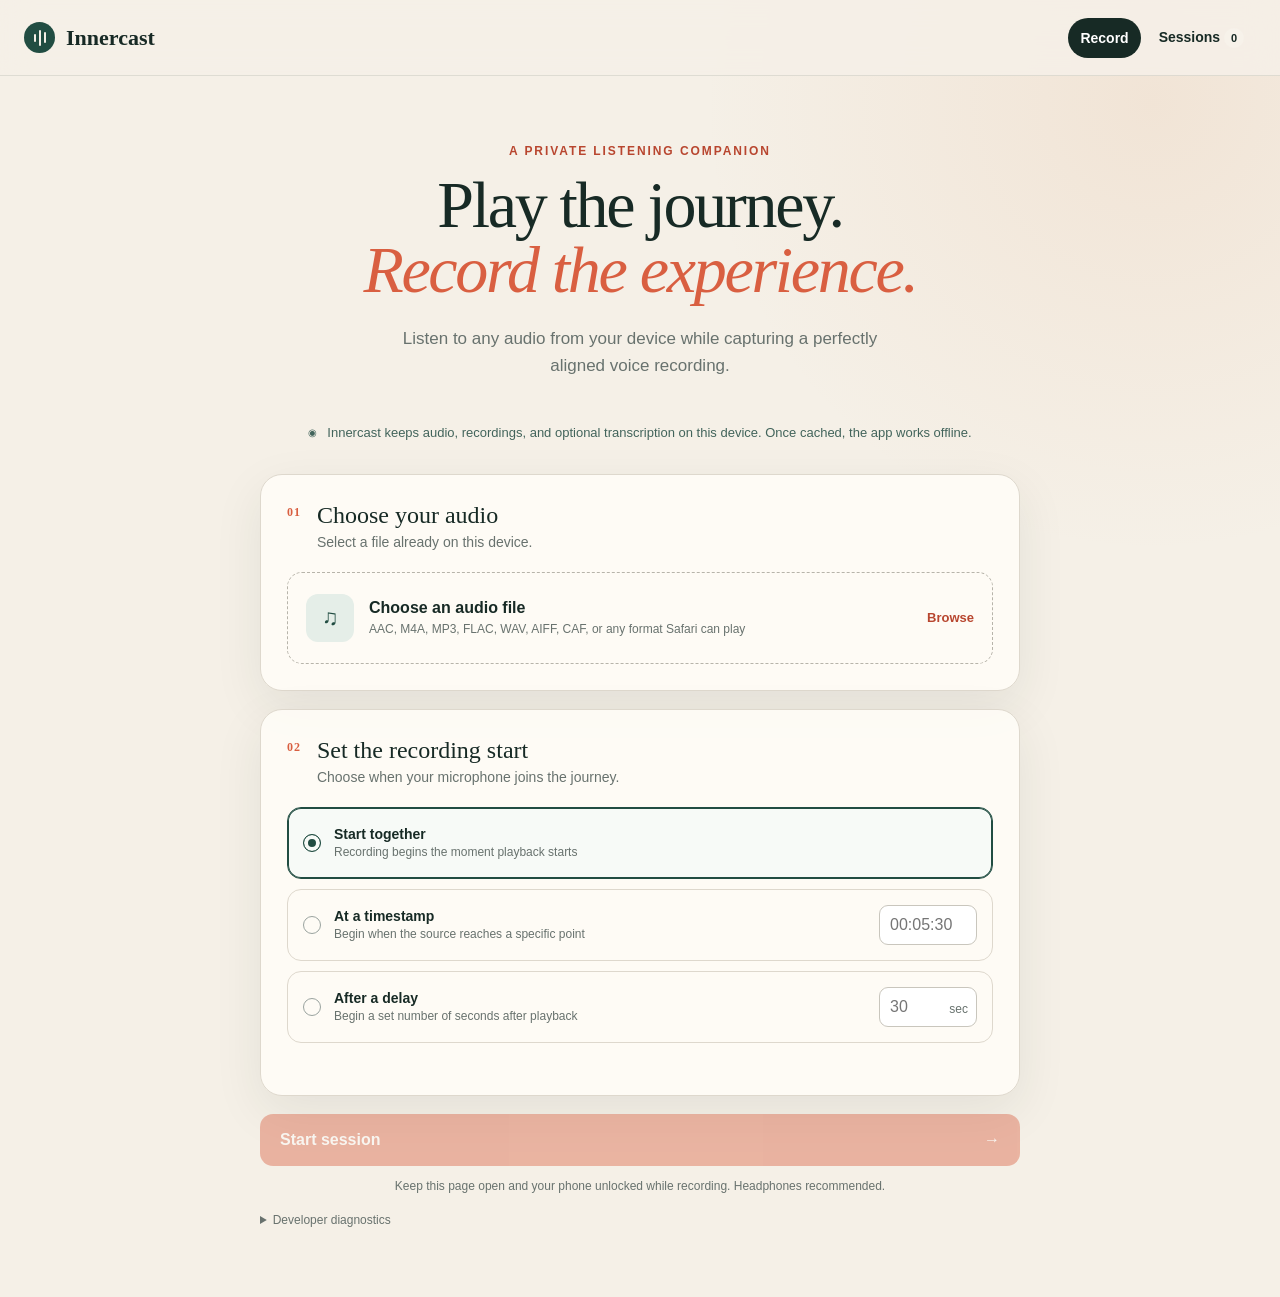
==== index.html @ 9f4bf541 "move settings" ====
<!doctype html>
<html lang="en">
  <head>
    <meta charset="UTF-8" />
    <meta name="viewport" content="width=device-width, initial-scale=1, viewport-fit=cover" />
    <meta name="theme-color" content="#f4efe6" />
    <meta name="apple-mobile-web-app-capable" content="yes" />
    <meta name="apple-mobile-web-app-status-bar-style" content="default" />
    <meta name="apple-mobile-web-app-title" content="Innercast" />
    <title>Innercast — Play the journey. Record the experience.</title>
    <meta name="description" content="Private, synchronized audio playback and microphone recording in your browser." />
    <link rel="manifest" href="manifest.webmanifest" />
    <link rel="icon" href="assets/innercast-icon.svg" type="image/svg+xml" />
    <link rel="stylesheet" href="styles.css" />
  </head>
  <body>
    <header class="site-header">
      <a class="brand" href="#/recorder" aria-label="Innercast home">
        <span class="brand-mark" aria-hidden="true"><i></i><i></i><i></i></span>
        <span>Innercast</span>
      </a>
      <nav aria-label="Primary navigation">
        <button class="nav-link active" data-view="recorder">Record</button>
        <button class="nav-link" data-view="sessions">Sessions <span id="session-count" class="count">0</span></button>
      </nav>
    </header>

    <main>
      <section id="recorder-view" class="view active" aria-labelledby="page-title">
        <div class="hero">
          <p class="eyebrow">A private listening companion</p>
          <h1 id="page-title">Play the journey.<br /><em>Record the experience.</em></h1>
          <p class="intro">Listen to any audio from your device while capturing a perfectly aligned voice recording.</p>
        </div>

        <div class="privacy-note"><span aria-hidden="true">◉</span> Innercast keeps audio, recordings, and optional transcription on this device. Once cached, the app works offline.</div>

        <section class="card" aria-labelledby="source-heading">
          <div class="step-heading">
            <span class="step-number">01</span>
            <div><h2 id="source-heading">Choose your audio</h2><p>Select a file already on this device.</p></div>
          </div>
          <input id="audio-file" type="file" accept="audio/*,.aac,.m4a,.mp4,.mp3,.flac,.wav,.wave,.aif,.aiff,.caf" hidden />
          <label id="file-picker" class="file-picker" for="audio-file">
            <span class="file-icon" aria-hidden="true">♫</span>
            <span><strong>Choose an audio file</strong><small>AAC, M4A, MP3, FLAC, WAV, AIFF, CAF, or any format Safari can play</small></span>
            <span class="pick-action">Browse</span>
          </label>
          <div id="source-details" class="source-details hidden">
            <div class="track-row">
              <span class="album-art">♫</span>
              <span class="track-meta"><strong id="source-name"></strong><small id="source-meta"></small></span>
              <button id="change-file" class="text-button">Change</button>
            </div>
            <audio id="source-audio" preload="metadata"></audio>
            <div class="player-row">
              <button id="preview-toggle" class="round-button" aria-label="Play preview">▶</button>
              <div class="timeline">
                <input id="seek" type="range" min="0" max="0" value="0" step="0.01" aria-label="Source position" />
                <div class="time-row"><span id="current-time">00:00</span><span id="duration">00:00</span></div>
              </div>
            </div>
          </div>
        </section>

        <section class="card" aria-labelledby="start-heading">
          <div class="step-heading">
            <span class="step-number">02</span>
            <div><h2 id="start-heading">Set the recording start</h2><p>Choose when your microphone joins the journey.</p></div>
          </div>
          <fieldset id="mode-options" class="mode-options" disabled>
            <label class="mode-card selected">
              <input type="radio" name="mode" value="immediate" checked />
              <span class="radio-dot"></span>
              <span><strong>Start together</strong><small>Recording begins the moment playback starts</small></span>
            </label>
            <label class="mode-card">
              <input type="radio" name="mode" value="sourceTimestamp" />
              <span class="radio-dot"></span>
              <span><strong>At a timestamp</strong><small>Begin when the source reaches a specific point</small></span>
              <input id="timestamp-input" class="inline-input" type="text" inputmode="numeric" placeholder="00:05:30" aria-label="Source timestamp" disabled />
            </label>
            <label class="mode-card">
              <input type="radio" name="mode" value="delay" />
              <span class="radio-dot"></span>
              <span><strong>After a delay</strong><small>Begin a set number of seconds after playback</small></span>
              <span class="input-suffix"><input id="delay-input" class="inline-input" type="number" inputmode="decimal" min="0" step="0.1" placeholder="30" aria-label="Delay in seconds" disabled /><small>sec</small></span>
            </label>
          </fieldset>
          <p id="validation-message" class="validation-message" role="alert"></p>
        </section>

        <button id="start-session" class="primary-button" disabled><span>Start session</span><span aria-hidden="true">→</span></button>
        <p class="device-reminder">Keep this page open and your phone unlocked while recording. Headphones recommended.</p>

        <section id="active-session" class="active-session hidden" aria-live="polite">
          <div class="recording-status"><span class="pulse"></span><span id="session-status">Recording</span></div>
          <h2 id="active-source-name">Session in progress</h2>
          <div class="active-times">
            <div><small>Source</small><strong id="active-source-time">00:00 / 00:00</strong></div>
            <div><small>Recording</small><strong id="active-recording-time">00:00</strong></div>
            <div><small>Started at</small><strong id="active-offset">00:00</strong></div>
          </div>
          <div class="active-progress"><span id="active-progress-fill"></span></div>
          <p id="waiting-message" class="waiting-message hidden">Playback is running. Recording will start at <strong></strong>.</p>
          <div class="session-actions">
            <button id="pause-session" class="secondary-button">Pause</button>
            <button id="stop-session" class="stop-button">Stop & save</button>
          </div>
          <p class="lock-note">Seeking and configuration are locked during a synchronized session.</p>
        </section>

        <details id="debug-panel" class="debug-panel">
          <summary>Developer diagnostics</summary>
          <dl id="debug-values"></dl>
        </details>
      </section>

      <section id="sessions-view" class="view" aria-labelledby="sessions-title">
        <div class="sessions-header">
          <div><p class="eyebrow">On-device archive</p><h1 id="sessions-title">Your sessions</h1></div>
          <button class="secondary-button" data-view="recorder">New recording</button>
        </div>
        <div id="storage-estimate" class="storage-estimate">Storage information unavailable</div>
        <div id="sessions-list" class="sessions-list"></div>
        <div id="empty-sessions" class="empty-state">
          <span>◌</span><h2>No recordings yet</h2><p>Your completed sessions will live here, only on this device.</p>
          <button class="primary-button compact" data-view="recorder">Record your first session</button>
        </div>
      </section>

      <section id="settings-view" class="view" aria-labelledby="settings-title">
        <div class="sessions-header">
          <div><p class="eyebrow">On-device preferences</p><h1 id="settings-title">Settings</h1></div>
          <button class="secondary-button" data-view="sessions">Back to sessions</button>
        </div>
        <section class="card settings-card" aria-labelledby="transcription-settings-title">
          <div class="step-heading">
            <span class="step-number">AI</span>
            <div><h2 id="transcription-settings-title">Transcription model</h2><p>Choose the model used when you tap Transcribe on a saved session.</p></div>
          </div>
          <label class="settings-field" for="transcription-model-setting">
            <span>Default model</span>
            <select id="transcription-model-setting"></select>
          </label>
          <p id="transcription-model-description" class="settings-description"></p>
          <p class="privacy-note settings-privacy"><span aria-hidden="true">◉</span> Models run locally. Recordings are never sent to a transcription service.</p>
        </section>
      </section>
    </main>

    <div id="toast" class="toast" role="status" aria-live="polite"></div>
    <script type="module" src="app/app.js?v=14"></script>
  </body>
</html>
---- styles.css ----
:root {
  color-scheme: light;
  --ink: #172a25;
  --muted: #68726e;
  --paper: #f5f0e7;
  --card: #fffdf8;
  --line: #ded8cd;
  --accent: #d95f41;
  --accent-dark: #b8462f;
  --green: #214d42;
  --pale-green: #e5eee8;
  --shadow: 0 16px 50px rgba(26, 47, 41, 0.08);
}

* { box-sizing: border-box; }
html { scroll-behavior: smooth; }
body {
  margin: 0;
  min-height: 100vh;
  background:
    radial-gradient(circle at 90% 8%, rgba(218, 156, 110, .14), transparent 28rem),
    var(--paper);
  color: var(--ink);
  font-family: -apple-system, BlinkMacSystemFont, "SF Pro Text", "Helvetica Neue", sans-serif;
}
button, input { font: inherit; }
button, label { -webkit-tap-highlight-color: transparent; }
button { color: inherit; }
.hidden { display: none !important; }

.site-header {
  height: 76px;
  display: flex;
  align-items: center;
  justify-content: space-between;
  padding: env(safe-area-inset-top) max(24px, env(safe-area-inset-right)) 0 max(24px, env(safe-area-inset-left));
  border-bottom: 1px solid rgba(23, 42, 37, .1);
  background: rgba(245, 240, 231, .88);
  backdrop-filter: blur(15px);
  position: sticky;
  top: 0;
  z-index: 10;
}
.brand { display: flex; align-items: center; gap: 11px; color: var(--ink); text-decoration: none; font-family: Georgia, serif; font-size: 22px; font-weight: 700; }
.brand-mark { width: 31px; height: 31px; display: flex; align-items: center; justify-content: center; gap: 3px; border-radius: 50%; background: var(--green); }
.brand-mark i { display: block; width: 2px; border-radius: 2px; background: #f4efe6; }
.brand-mark i:nth-child(1) { height: 8px; }.brand-mark i:nth-child(2) { height: 16px; }.brand-mark i:nth-child(3) { height: 11px; }
nav { display: flex; gap: 6px; }
.nav-link { border: 0; background: none; padding: 10px 12px; border-radius: 20px; cursor: pointer; font-size: 14px; font-weight: 650; }
.nav-link.active { background: var(--ink); color: white; }
.count { display: inline-flex; min-width: 20px; height: 20px; padding: 0 6px; align-items: center; justify-content: center; border-radius: 20px; background: rgba(255,255,255,.18); font-size: 11px; }

main { width: min(760px, calc(100% - 32px)); margin: 0 auto; padding: 68px 0 max(70px, env(safe-area-inset-bottom)); }
.view { display: none; }.view.active { display: block; }
.hero { text-align: center; margin-bottom: 34px; }
.eyebrow { margin: 0 0 14px; color: var(--accent-dark); font-size: 12px; text-transform: uppercase; letter-spacing: .16em; font-weight: 800; }
h1 { margin: 0; font-family: Georgia, "Times New Roman", serif; font-weight: 500; font-size: clamp(42px, 8vw, 66px); line-height: .99; letter-spacing: -.035em; }
h1 em { color: var(--accent); font-weight: 500; }
.intro { max-width: 530px; margin: 22px auto 0; color: var(--muted); line-height: 1.6; font-size: 17px; }
.privacy-note { display: flex; gap: 10px; align-items: center; justify-content: center; margin: 0 0 22px; padding: 12px 16px; color: #42645b; font-size: 13px; }
.privacy-note span { font-size: 10px; }
.card { background: rgba(255, 253, 248, .88); border: 1px solid var(--line); border-radius: 22px; padding: 26px; margin-bottom: 18px; box-shadow: var(--shadow); }
.step-heading { display: flex; gap: 16px; margin-bottom: 22px; }
.step-number { flex: 0 0 auto; padding-top: 5px; color: var(--accent); font: 700 12px/1 Georgia, serif; letter-spacing: .08em; }
.step-heading h2 { margin: 0 0 4px; font: 500 24px/1.2 Georgia, serif; }
.step-heading p { margin: 0; color: var(--muted); font-size: 14px; }
.file-picker { display: flex; align-items: center; gap: 15px; min-height: 92px; padding: 18px; border: 1.5px dashed #b7b4aa; border-radius: 15px; cursor: pointer; transition: .2s ease; }
.file-picker:hover { border-color: var(--accent); background: #fffaf2; }
.file-picker > span:nth-child(2) { min-width: 0; flex: 1; }
.file-picker strong, .file-picker small { display: block; }
.file-picker small { margin-top: 5px; color: var(--muted); font-size: 12px; }
.file-icon, .album-art { display: grid; place-items: center; flex: 0 0 48px; height: 48px; background: var(--pale-green); color: var(--green); border-radius: 12px; font-size: 22px; }
.pick-action, .text-button { color: var(--accent-dark); font-size: 13px; font-weight: 750; }
.text-button { border: 0; padding: 8px; background: none; cursor: pointer; }
.source-details { border-top: 1px solid var(--line); padding-top: 18px; }
.track-row { display: flex; gap: 13px; align-items: center; }
.track-meta { min-width: 0; flex: 1; }
.track-meta strong, .track-meta small { display: block; white-space: nowrap; overflow: hidden; text-overflow: ellipsis; }
.track-meta small { color: var(--muted); margin-top: 4px; }
.player-row { display: flex; align-items: center; gap: 15px; margin-top: 20px; }
.round-button { border: 0; width: 44px; height: 44px; flex: 0 0 44px; border-radius: 50%; background: var(--green); color: white; cursor: pointer; }
.timeline { flex: 1; min-width: 0; }
input[type="range"] { width: 100%; accent-color: var(--accent); }
.time-row { display: flex; justify-content: space-between; color: var(--muted); font-variant-numeric: tabular-nums; font-size: 12px; }
.mode-options { border: 0; padding: 0; margin: 0; display: grid; gap: 10px; }
.mode-card { display: flex; gap: 13px; align-items: center; min-height: 72px; padding: 14px 15px; border: 1px solid var(--line); border-radius: 14px; cursor: pointer; }
.mode-card.selected { border-color: var(--green); box-shadow: inset 0 0 0 1px var(--green); background: #f7faf7; }
.mode-card > input[type="radio"] { position: absolute; opacity: 0; }
.radio-dot { width: 18px; height: 18px; border: 1.5px solid #9aa39f; border-radius: 50%; box-shadow: inset 0 0 0 4px transparent; }
.selected .radio-dot { border-color: var(--green); background: var(--green); box-shadow: inset 0 0 0 4px #f7faf7; }
.mode-card > span:nth-of-type(2) { min-width: 0; flex: 1; }
.mode-card strong, .mode-card small { display: block; }
.mode-card strong { font-size: 14px; }.mode-card small { margin-top: 3px; color: var(--muted); font-size: 12px; }
.inline-input { width: 98px; min-height: 40px; border: 1px solid #c9c6bd; border-radius: 9px; background: white; padding: 8px 10px; font-variant-numeric: tabular-nums; }
.inline-input:focus { outline: 2px solid rgba(33,77,66,.25); border-color: var(--green); }
.input-suffix { position: relative; }.input-suffix small { position: absolute; right: 9px; top: 12px; }.input-suffix .inline-input { padding-right: 32px; }
.validation-message { min-height: 18px; margin: 12px 0 -4px; color: #a83f2b; font-size: 13px; }
.primary-button, .secondary-button, .stop-button { border: 0; border-radius: 13px; min-height: 52px; padding: 0 20px; cursor: pointer; font-weight: 750; }
.primary-button { width: 100%; display: flex; align-items: center; justify-content: space-between; background: var(--accent); color: white; font-size: 16px; box-shadow: 0 12px 28px rgba(217,95,65,.25); }
.primary-button:hover { background: var(--accent-dark); }.primary-button:disabled { opacity: .42; cursor: not-allowed; box-shadow: none; }
.primary-button.compact { width: auto; display: inline-flex; gap: 25px; }
.secondary-button { background: var(--pale-green); color: var(--green); }
.stop-button { background: var(--accent); color: white; }
.device-reminder { margin: 13px 0 0; text-align: center; color: var(--muted); font-size: 12px; }
.active-session { margin-top: 24px; padding: 28px; border-radius: 22px; background: var(--green); color: white; box-shadow: 0 20px 55px rgba(28, 66, 56, .25); }
.recording-status { display: flex; gap: 8px; align-items: center; color: #ffd9cf; font-size: 12px; text-transform: uppercase; letter-spacing: .12em; font-weight: 800; }
.pulse { width: 9px; height: 9px; border-radius: 50%; background: #ff8366; animation: pulse 1.3s ease infinite; }
@keyframes pulse { 50% { opacity: .35; transform: scale(.8); } }
.active-session h2 { margin: 14px 0 24px; font: 500 28px Georgia, serif; white-space: nowrap; overflow: hidden; text-overflow: ellipsis; }
.active-times { display: grid; grid-template-columns: 1.5fr 1fr 1fr; gap: 10px; }
.active-times small, .active-times strong { display: block; }.active-times small { color: #aac6bd; font-size: 11px; text-transform: uppercase; letter-spacing: .07em; }.active-times strong { margin-top: 6px; font-variant-numeric: tabular-nums; }
.active-progress { margin: 21px 0; height: 4px; overflow: hidden; border-radius: 4px; background: rgba(255,255,255,.15); }.active-progress span { display: block; width: 0; height: 100%; background: #ff8366; }
.waiting-message { padding: 12px; background: rgba(255,255,255,.09); border-radius: 10px; color: #d6e4df; font-size: 13px; }
.session-actions { display: grid; grid-template-columns: 1fr 1fr; gap: 10px; }.session-actions button { min-height: 50px; }.session-actions .secondary-button { background: rgba(255,255,255,.12); color: white; }.session-actions .stop-button { background: #fff4ef; color: var(--accent-dark); }
.lock-note { margin: 14px 0 0; text-align: center; color: #9fbab1; font-size: 11px; }
.debug-panel { margin-top: 20px; color: var(--muted); font-size: 12px; }.debug-panel summary { cursor: pointer; }.debug-panel dl { display: grid; grid-template-columns: 1fr 1fr; gap: 7px 20px; padding: 14px; background: rgba(255,255,255,.45); border-radius: 10px; }.debug-panel dt { font-weight: 700; }.debug-panel dd { margin: 0; text-align: right; font-family: ui-monospace, monospace; }
.sessions-header { display: flex; justify-content: space-between; align-items: end; gap: 20px; margin-bottom: 30px; }.sessions-header h1 { font-size: 52px; }.sessions-header .secondary-button { white-space: nowrap; }
.storage-estimate { padding: 13px 16px; margin-bottom: 15px; border-radius: 12px; background: var(--pale-green); color: #4d6b63; font-size: 13px; }
.sessions-list { display: grid; gap: 14px; }
.session-card { padding: 20px; border: 1px solid var(--line); border-radius: 17px; background: var(--card); box-shadow: var(--shadow); }
.session-card-head { display: flex; justify-content: space-between; gap: 14px; }.session-card h2 { margin: 0; font: 500 20px/1.25 Georgia, serif; overflow-wrap: anywhere; }.session-card time { color: var(--muted); font-size: 12px; white-space: nowrap; }
.session-facts { display: grid; grid-template-columns: repeat(3, 1fr); gap: 10px; margin: 17px 0; }.session-facts span { display: block; color: var(--muted); font-size: 10px; text-transform: uppercase; letter-spacing: .07em; }.session-facts strong { display: block; margin-top: 4px; font-size: 13px; }
.session-card audio { width: 100%; height: 40px; }
.session-buttons { display: flex; gap: 8px; margin-top: 12px; }.session-buttons button, .session-buttons a { flex: 1; display: grid; place-items: center; min-height: 42px; border-radius: 10px; border: 1px solid var(--line); background: white; color: var(--ink); text-decoration: none; cursor: pointer; font-size: 13px; font-weight: 700; }.session-buttons .delete-button { color: #9e3827; }
.saved-transcript { margin: 15px 0 0; padding: 14px; border-left: 3px solid var(--accent); border-radius: 0 9px 9px 0; background: #faf5ee; }
.saved-transcript summary { cursor: pointer; font-size: 13px; font-weight: 750; }.saved-transcript p { margin: 11px 0 0; color: #485550; white-space: pre-wrap; line-height: 1.55; font-size: 13px; }
.transcription-panel { margin-top: 15px; padding: 14px; border-radius: 12px; background: var(--pale-green); }
.transcription-panel > div:first-child strong, .transcription-panel > div:first-child span { display: block; }
.transcription-panel > div:first-child strong { font-size: 13px; }
.transcription-panel > div:first-child span, .transcription-panel > small { margin-top: 4px; color: #587068; font-size: 11px; line-height: 1.4; }
.transcription-controls { display: grid; grid-template-columns: minmax(0, 1fr) auto; gap: 8px; margin-top: 11px; }
.transcription-controls.single { grid-template-columns: 1fr; }
.transcription-controls select, .transcription-controls button { min-height: 42px; border: 1px solid #b8ccc4; border-radius: 9px; background: white; padding: 0 10px; color: var(--ink); font-size: 12px; font-weight: 650; }
.transcription-controls select { min-width: 0; width: 100%; }
.transcription-controls button { cursor: pointer; color: var(--green); }
.transcription-controls .cancel-transcription { color: #9e3827; }
.transcription-panel progress { display: block; width: 100%; height: 7px; margin: 11px 0 5px; accent-color: var(--accent); }
.transcription-panel > small { display: block; }
.transcription-panel > small a { color: var(--green); font-weight: 700; text-underline-offset: 2px; }
.settings-card { max-width: 720px; }
.settings-field { display: grid; gap: 8px; margin-top: 24px; color: var(--ink); font-size: 13px; font-weight: 700; }
.settings-field select { width: 100%; min-height: 48px; border: 1px solid var(--line); border-radius: 10px; background: white; padding: 0 12px; color: var(--ink); font: inherit; }
.settings-description { margin: 10px 0 0; color: var(--muted); font-size: 13px; line-height: 1.5; }
.settings-privacy { margin: 22px 0 0; }
.empty-state { padding: 70px 25px; text-align: center; }.empty-state > span { font-size: 48px; color: var(--accent); }.empty-state h2 { font: 500 27px Georgia, serif; margin: 15px 0 8px; }.empty-state p { color: var(--muted); margin: 0 0 24px; }
.toast { position: fixed; left: 50%; bottom: max(24px, env(safe-area-inset-bottom)); transform: translate(-50%, 30px); width: min(430px, calc(100% - 32px)); padding: 14px 18px; border-radius: 12px; background: #172a25; color: white; text-align: center; opacity: 0; pointer-events: none; transition: .25s ease; z-index: 20; font-size: 13px; box-shadow: 0 10px 30px rgba(0,0,0,.2); }.toast.show { opacity: 1; transform: translate(-50%, 0); }.toast.error { background: #973b2b; }

@media (max-width: 600px) {
  .site-header { height: 66px; padding-left: 16px; padding-right: 12px; }.brand { font-size: 19px; }.brand-mark { width: 28px; height: 28px; }.nav-link { padding: 8px 9px; }
  main { width: min(100% - 24px, 760px); padding-top: 43px; }.hero { margin-bottom: 25px; }.intro { font-size: 15px; }.privacy-note { align-items: flex-start; text-align: left; font-size: 12px; }
  .card { padding: 20px 16px; border-radius: 18px; }.file-picker { padding: 14px; }.file-icon { flex-basis: 42px; height: 42px; }.pick-action { display: none; }
  .mode-card { flex-wrap: wrap; }.mode-card > span:nth-of-type(2) { flex-basis: calc(100% - 35px); }.inline-input, .input-suffix { margin-left: 31px; width: calc(100% - 31px); }.input-suffix .inline-input { width: 100%; margin-left: 0; }
  .active-session { padding: 22px 17px; margin-left: -4px; margin-right: -4px; }.active-times { grid-template-columns: 1.35fr 1fr 1fr; }.active-times strong { font-size: 14px; }
  .sessions-header { align-items: flex-start; flex-direction: column; }.sessions-header h1 { font-size: 44px; }.session-card-head { flex-direction: column; }.session-facts { grid-template-columns: 1fr 1fr; }
}

@media (prefers-reduced-motion: reduce) { *, *::before, *::after { scroll-behavior: auto !important; animation: none !important; transition: none !important; } }
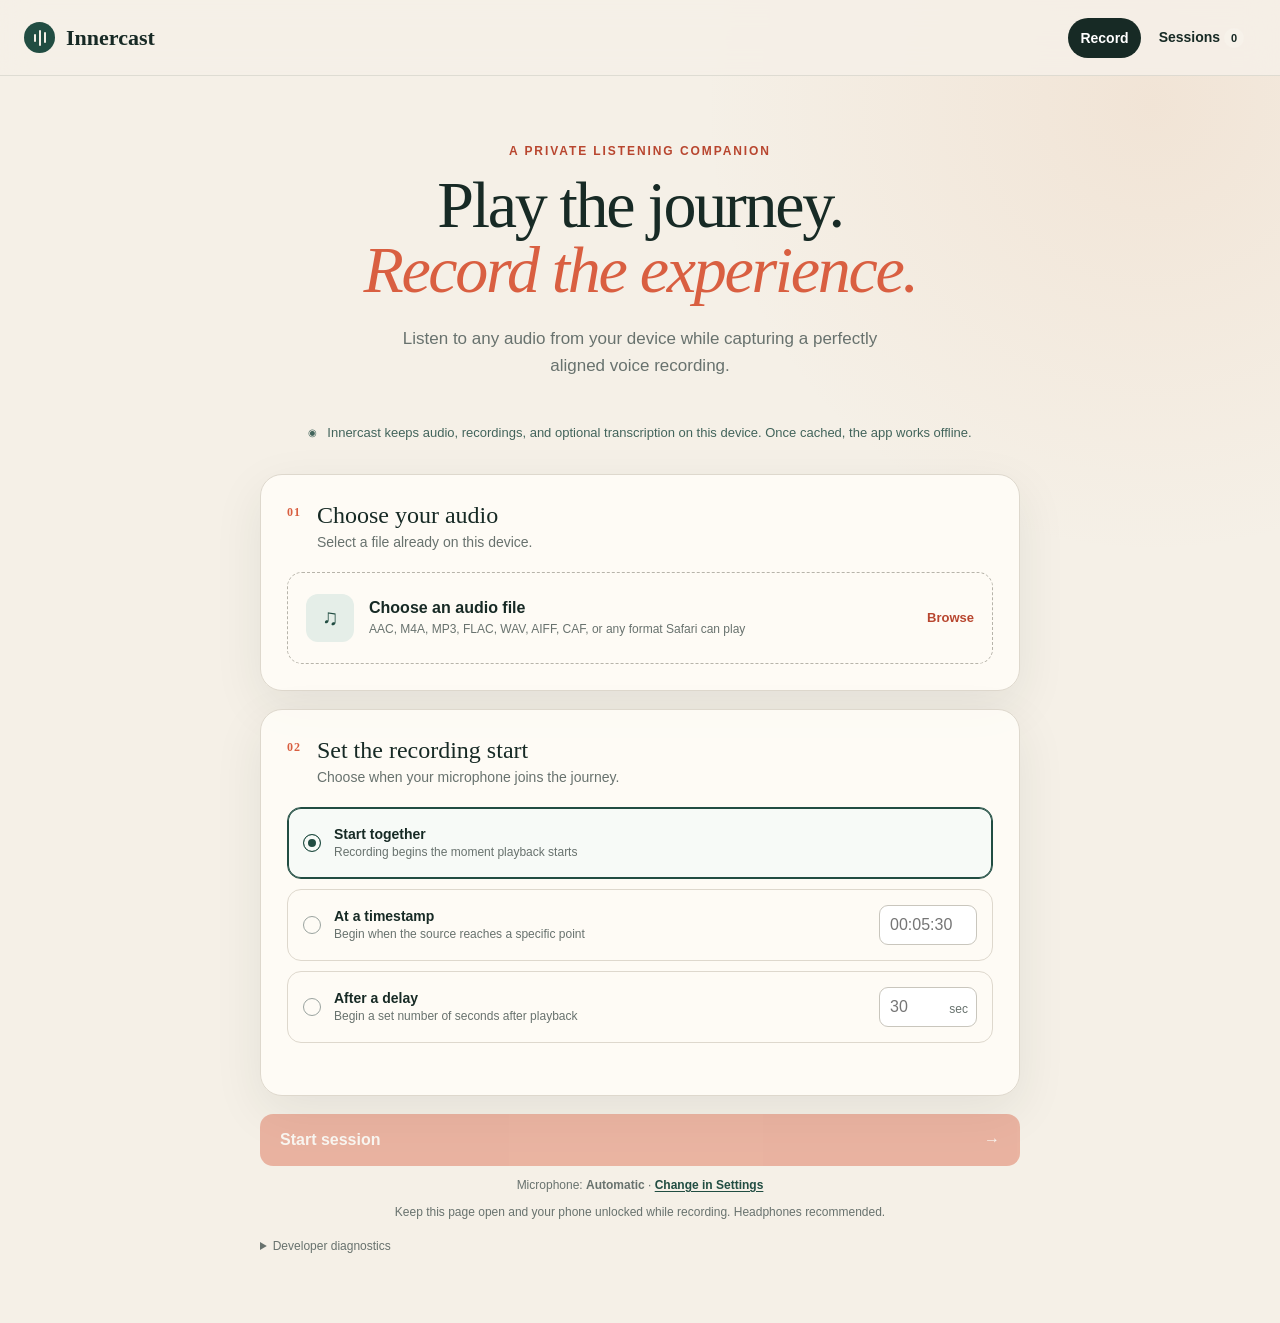
==== commit c88dfe45: "adds ios app support" ====
--- a/index.html
+++ b/index.html
@@ -60,6 +60,37 @@
                 <div class="time-row"><span id="current-time">00:00</span><span id="duration">00:00</span></div>
               </div>
             </div>
+            <details class="routing-lab">
+              <summary>Test iOS audio routing</summary>
+              <p>Play the preview above, then activate a microphone to compare Safari audio-session combinations. Test audio is not recorded or saved.</p>
+              <div class="routing-lab-grid">
+                <label>Before microphone
+                  <select id="routing-before">
+                    <option value="auto">Auto</option>
+                    <option value="playback">Playback</option>
+                    <option value="play-and-record" selected>Play and record</option>
+                  </select>
+                </label>
+                <label>After microphone
+                  <select id="routing-after">
+                    <option value="">Keep current profile</option>
+                    <option value="auto">Auto</option>
+                    <option value="playback" selected>Playback</option>
+                    <option value="play-and-record">Play and record</option>
+                  </select>
+                </label>
+              </div>
+              <label class="routing-output-field">Playback output
+                <select id="routing-output">
+                  <option value="">System default</option>
+                  <option value="id-multimedia">Multimedia route (experimental)</option>
+                  <option value="id-communications">Communications route</option>
+                </select>
+              </label>
+              <button id="routing-output-apply" class="secondary-button settings-action" type="button">Apply playback output</button>
+              <button id="routing-test-toggle" class="secondary-button settings-action" type="button">Activate microphone test</button>
+              <p id="routing-test-status" class="routing-test-status">Microphone inactive · stereo playback baseline</p>
+            </details>
           </div>
         </section>
 
@@ -91,6 +122,7 @@
         </section>
 
         <button id="start-session" class="primary-button" disabled><span>Start session</span><span aria-hidden="true">→</span></button>
+        <p class="context-setting">Microphone: <strong id="selected-microphone-label">Automatic</strong> · <a href="#/settings" data-settings-from="recorder">Change in Settings</a></p>
         <p class="device-reminder">Keep this page open and your phone unlocked while recording. Headphones recommended.</p>
 
         <section id="active-session" class="active-session hidden" aria-live="polite">
@@ -132,8 +164,21 @@
       <section id="settings-view" class="view" aria-labelledby="settings-title">
         <div class="sessions-header">
           <div><p class="eyebrow">On-device preferences</p><h1 id="settings-title">Settings</h1></div>
-          <button class="secondary-button" data-view="sessions">Back to sessions</button>
-        </div>
+          <button id="settings-back" class="secondary-button">Back</button>
+        </div>
+        <section class="card settings-card" aria-labelledby="microphone-settings-title">
+          <div class="step-heading">
+            <span class="step-number">MIC</span>
+            <div><h2 id="microphone-settings-title">Recording microphone</h2><p>Choose which available input Innercast asks Safari to use.</p></div>
+          </div>
+          <label class="settings-field" for="microphone-setting">
+            <span>Input device</span>
+            <select id="microphone-setting"><option value="">Automatic (Safari default)</option></select>
+          </label>
+          <p id="microphone-setting-description" class="settings-description">Safari may require microphone permission before it reveals available input names.</p>
+          <button id="refresh-microphones" class="secondary-button settings-action" type="button">Find microphones</button>
+          <p class="settings-description">For Bluetooth headphones, choosing the iPhone microphone may preserve stereo headphone playback. Safari and iOS ultimately control audio routing and may not expose every connected microphone.</p>
+        </section>
         <section class="card settings-card" aria-labelledby="transcription-settings-title">
           <div class="step-heading">
             <span class="step-number">AI</span>
@@ -150,6 +195,6 @@
     </main>
 
     <div id="toast" class="toast" role="status" aria-live="polite"></div>
-    <script type="module" src="app/app.js?v=14"></script>
+    <script type="module" src="app/app.js?v=25"></script>
   </body>
 </html>
--- a/styles.css
+++ b/styles.css
@@ -82,6 +82,16 @@
 .timeline { flex: 1; min-width: 0; }
 input[type="range"] { width: 100%; accent-color: var(--accent); }
 .time-row { display: flex; justify-content: space-between; color: var(--muted); font-variant-numeric: tabular-nums; font-size: 12px; }
+.routing-lab { margin-top: 18px; padding-top: 16px; border-top: 1px solid var(--line); color: var(--muted); font-size: 12px; }
+.routing-lab summary { color: var(--green); cursor: pointer; font-weight: 750; }
+.routing-lab > p { line-height: 1.5; }
+.native-runtime .routing-lab,
+.native-runtime [aria-labelledby="microphone-settings-title"] { display: none; }
+.routing-lab-grid { display: grid; grid-template-columns: 1fr 1fr; gap: 10px; }
+.routing-lab-grid label { display: grid; gap: 6px; font-weight: 700; }
+.routing-lab-grid select, .routing-output-field select { width: 100%; min-width: 0; min-height: 42px; border: 1px solid var(--line); border-radius: 9px; background: white; padding: 0 9px; color: var(--ink); font: inherit; }
+.routing-output-field { display: grid; gap: 6px; margin-top: 10px; font-weight: 700; }
+.routing-test-status { margin-bottom: 0; font-variant-numeric: tabular-nums; }
 .mode-options { border: 0; padding: 0; margin: 0; display: grid; gap: 10px; }
 .mode-card { display: flex; gap: 13px; align-items: center; min-height: 72px; padding: 14px 15px; border: 1px solid var(--line); border-radius: 14px; cursor: pointer; }
 .mode-card.selected { border-color: var(--green); box-shadow: inset 0 0 0 1px var(--green); background: #f7faf7; }
@@ -102,6 +112,8 @@
 .secondary-button { background: var(--pale-green); color: var(--green); }
 .stop-button { background: var(--accent); color: white; }
 .device-reminder { margin: 13px 0 0; text-align: center; color: var(--muted); font-size: 12px; }
+.context-setting { margin: 12px 0 0; text-align: center; color: var(--muted); font-size: 12px; }
+.context-setting a { color: var(--green); font-weight: 700; text-underline-offset: 2px; }
 .active-session { margin-top: 24px; padding: 28px; border-radius: 22px; background: var(--green); color: white; box-shadow: 0 20px 55px rgba(28, 66, 56, .25); }
 .recording-status { display: flex; gap: 8px; align-items: center; color: #ffd9cf; font-size: 12px; text-transform: uppercase; letter-spacing: .12em; font-weight: 800; }
 .pulse { width: 9px; height: 9px; border-radius: 50%; background: #ff8366; animation: pulse 1.3s ease infinite; }
@@ -141,6 +153,7 @@
 .settings-field { display: grid; gap: 8px; margin-top: 24px; color: var(--ink); font-size: 13px; font-weight: 700; }
 .settings-field select { width: 100%; min-height: 48px; border: 1px solid var(--line); border-radius: 10px; background: white; padding: 0 12px; color: var(--ink); font: inherit; }
 .settings-description { margin: 10px 0 0; color: var(--muted); font-size: 13px; line-height: 1.5; }
+.settings-action { width: 100%; margin-top: 14px; }
 .settings-privacy { margin: 22px 0 0; }
 .empty-state { padding: 70px 25px; text-align: center; }.empty-state > span { font-size: 48px; color: var(--accent); }.empty-state h2 { font: 500 27px Georgia, serif; margin: 15px 0 8px; }.empty-state p { color: var(--muted); margin: 0 0 24px; }
 .toast { position: fixed; left: 50%; bottom: max(24px, env(safe-area-inset-bottom)); transform: translate(-50%, 30px); width: min(430px, calc(100% - 32px)); padding: 14px 18px; border-radius: 12px; background: #172a25; color: white; text-align: center; opacity: 0; pointer-events: none; transition: .25s ease; z-index: 20; font-size: 13px; box-shadow: 0 10px 30px rgba(0,0,0,.2); }.toast.show { opacity: 1; transform: translate(-50%, 0); }.toast.error { background: #973b2b; }
@@ -150,6 +163,7 @@
   main { width: min(100% - 24px, 760px); padding-top: 43px; }.hero { margin-bottom: 25px; }.intro { font-size: 15px; }.privacy-note { align-items: flex-start; text-align: left; font-size: 12px; }
   .card { padding: 20px 16px; border-radius: 18px; }.file-picker { padding: 14px; }.file-icon { flex-basis: 42px; height: 42px; }.pick-action { display: none; }
   .mode-card { flex-wrap: wrap; }.mode-card > span:nth-of-type(2) { flex-basis: calc(100% - 35px); }.inline-input, .input-suffix { margin-left: 31px; width: calc(100% - 31px); }.input-suffix .inline-input { width: 100%; margin-left: 0; }
+  .routing-lab-grid { grid-template-columns: 1fr; }
   .active-session { padding: 22px 17px; margin-left: -4px; margin-right: -4px; }.active-times { grid-template-columns: 1.35fr 1fr 1fr; }.active-times strong { font-size: 14px; }
   .sessions-header { align-items: flex-start; flex-direction: column; }.sessions-header h1 { font-size: 44px; }.session-card-head { flex-direction: column; }.session-facts { grid-template-columns: 1fr 1fr; }
 }
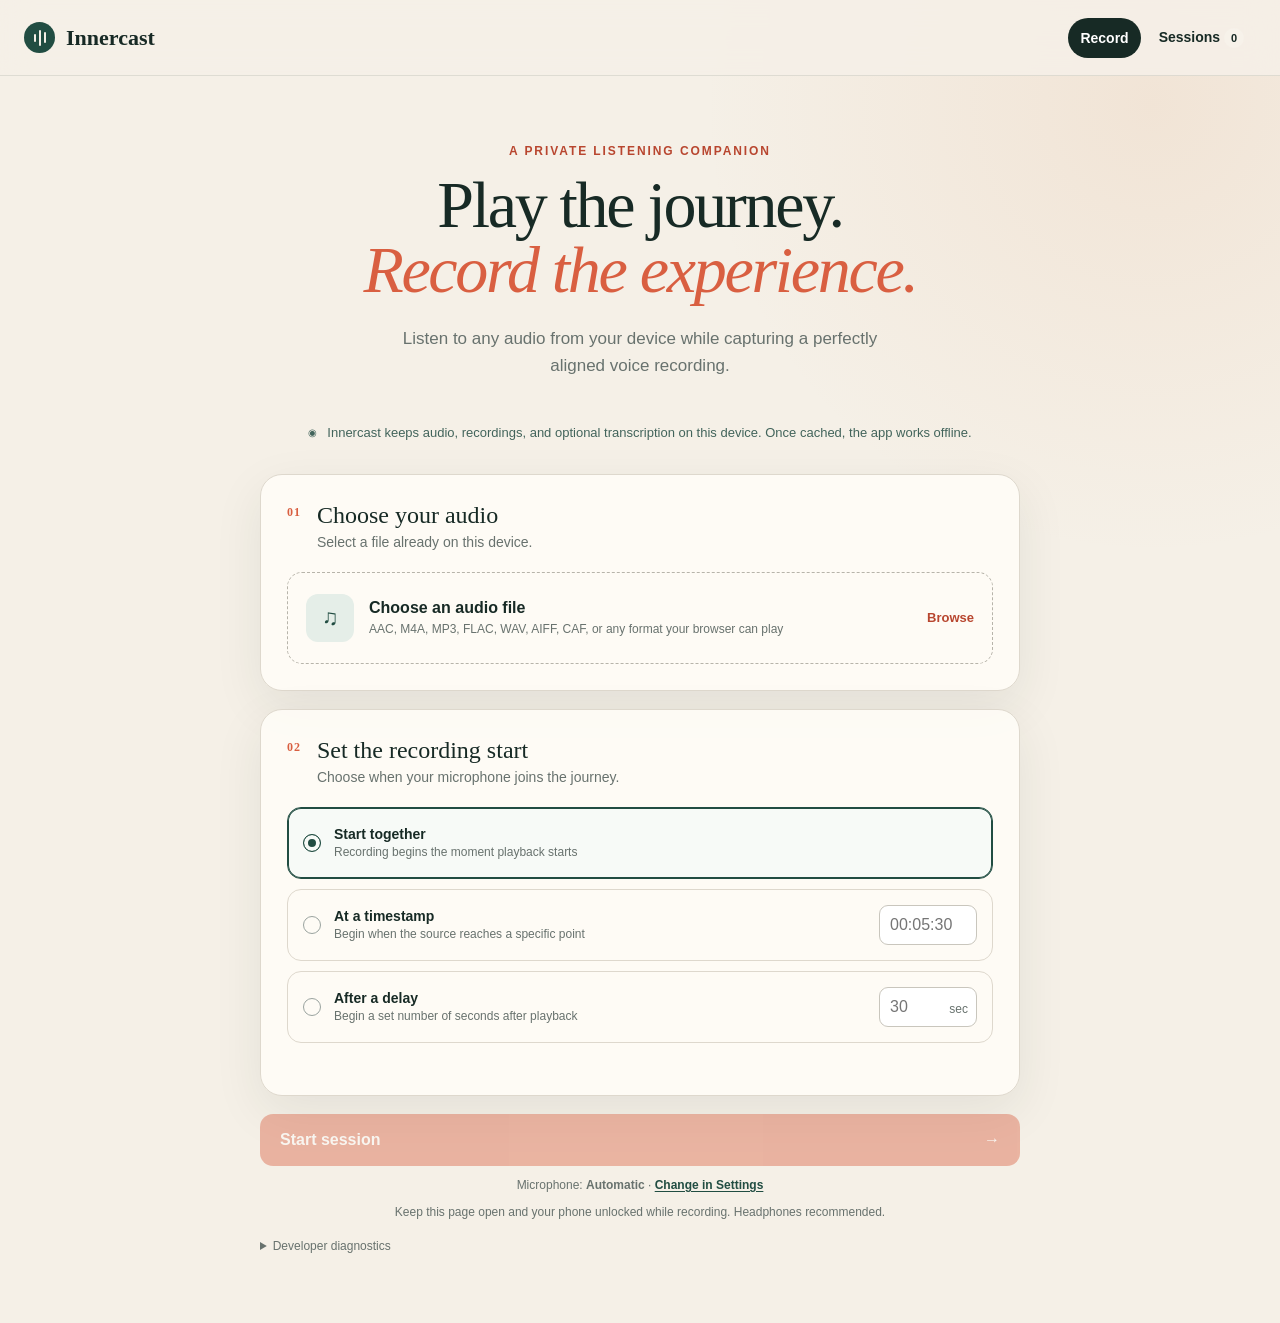
==== commit d12607aa: "clean up safari references and diagnostics" ====
--- a/index.html
+++ b/index.html
@@ -43,7 +43,7 @@
           <input id="audio-file" type="file" accept="audio/*,.aac,.m4a,.mp4,.mp3,.flac,.wav,.wave,.aif,.aiff,.caf" hidden />
           <label id="file-picker" class="file-picker" for="audio-file">
             <span class="file-icon" aria-hidden="true">♫</span>
-            <span><strong>Choose an audio file</strong><small>AAC, M4A, MP3, FLAC, WAV, AIFF, CAF, or any format Safari can play</small></span>
+            <span><strong>Choose an audio file</strong><small>AAC, M4A, MP3, FLAC, WAV, AIFF, CAF, or any format your browser can play</small></span>
             <span class="pick-action">Browse</span>
           </label>
           <div id="source-details" class="source-details hidden">
@@ -60,37 +60,6 @@
                 <div class="time-row"><span id="current-time">00:00</span><span id="duration">00:00</span></div>
               </div>
             </div>
-            <details class="routing-lab">
-              <summary>Test iOS audio routing</summary>
-              <p>Play the preview above, then activate a microphone to compare Safari audio-session combinations. Test audio is not recorded or saved.</p>
-              <div class="routing-lab-grid">
-                <label>Before microphone
-                  <select id="routing-before">
-                    <option value="auto">Auto</option>
-                    <option value="playback">Playback</option>
-                    <option value="play-and-record" selected>Play and record</option>
-                  </select>
-                </label>
-                <label>After microphone
-                  <select id="routing-after">
-                    <option value="">Keep current profile</option>
-                    <option value="auto">Auto</option>
-                    <option value="playback" selected>Playback</option>
-                    <option value="play-and-record">Play and record</option>
-                  </select>
-                </label>
-              </div>
-              <label class="routing-output-field">Playback output
-                <select id="routing-output">
-                  <option value="">System default</option>
-                  <option value="id-multimedia">Multimedia route (experimental)</option>
-                  <option value="id-communications">Communications route</option>
-                </select>
-              </label>
-              <button id="routing-output-apply" class="secondary-button settings-action" type="button">Apply playback output</button>
-              <button id="routing-test-toggle" class="secondary-button settings-action" type="button">Activate microphone test</button>
-              <p id="routing-test-status" class="routing-test-status">Microphone inactive · stereo playback baseline</p>
-            </details>
           </div>
         </section>
 
@@ -169,15 +138,15 @@
         <section class="card settings-card" aria-labelledby="microphone-settings-title">
           <div class="step-heading">
             <span class="step-number">MIC</span>
-            <div><h2 id="microphone-settings-title">Recording microphone</h2><p>Choose which available input Innercast asks Safari to use.</p></div>
+            <div><h2 id="microphone-settings-title">Recording microphone</h2><p>Choose which available input Innercast asks your browser to use.</p></div>
           </div>
           <label class="settings-field" for="microphone-setting">
             <span>Input device</span>
-            <select id="microphone-setting"><option value="">Automatic (Safari default)</option></select>
+            <select id="microphone-setting"><option value="">Automatic (browser default)</option></select>
           </label>
-          <p id="microphone-setting-description" class="settings-description">Safari may require microphone permission before it reveals available input names.</p>
+          <p id="microphone-setting-description" class="settings-description">Your browser may require microphone permission before it reveals available input names.</p>
           <button id="refresh-microphones" class="secondary-button settings-action" type="button">Find microphones</button>
-          <p class="settings-description">For Bluetooth headphones, choosing the iPhone microphone may preserve stereo headphone playback. Safari and iOS ultimately control audio routing and may not expose every connected microphone.</p>
+          <p class="settings-description">For Bluetooth headphones, choosing the device microphone may preserve stereo headphone playback. The browser and operating system ultimately control audio routing and may not expose every connected microphone.</p>
         </section>
         <section class="card settings-card" aria-labelledby="transcription-settings-title">
           <div class="step-heading">
@@ -195,6 +164,6 @@
     </main>
 
     <div id="toast" class="toast" role="status" aria-live="polite"></div>
-    <script type="module" src="app/app.js?v=25"></script>
+    <script type="module" src="app/app.js?v=26"></script>
   </body>
 </html>
--- a/styles.css
+++ b/styles.css
@@ -82,16 +82,7 @@
 .timeline { flex: 1; min-width: 0; }
 input[type="range"] { width: 100%; accent-color: var(--accent); }
 .time-row { display: flex; justify-content: space-between; color: var(--muted); font-variant-numeric: tabular-nums; font-size: 12px; }
-.routing-lab { margin-top: 18px; padding-top: 16px; border-top: 1px solid var(--line); color: var(--muted); font-size: 12px; }
-.routing-lab summary { color: var(--green); cursor: pointer; font-weight: 750; }
-.routing-lab > p { line-height: 1.5; }
-.native-runtime .routing-lab,
 .native-runtime [aria-labelledby="microphone-settings-title"] { display: none; }
-.routing-lab-grid { display: grid; grid-template-columns: 1fr 1fr; gap: 10px; }
-.routing-lab-grid label { display: grid; gap: 6px; font-weight: 700; }
-.routing-lab-grid select, .routing-output-field select { width: 100%; min-width: 0; min-height: 42px; border: 1px solid var(--line); border-radius: 9px; background: white; padding: 0 9px; color: var(--ink); font: inherit; }
-.routing-output-field { display: grid; gap: 6px; margin-top: 10px; font-weight: 700; }
-.routing-test-status { margin-bottom: 0; font-variant-numeric: tabular-nums; }
 .mode-options { border: 0; padding: 0; margin: 0; display: grid; gap: 10px; }
 .mode-card { display: flex; gap: 13px; align-items: center; min-height: 72px; padding: 14px 15px; border: 1px solid var(--line); border-radius: 14px; cursor: pointer; }
 .mode-card.selected { border-color: var(--green); box-shadow: inset 0 0 0 1px var(--green); background: #f7faf7; }
@@ -163,7 +154,6 @@
   main { width: min(100% - 24px, 760px); padding-top: 43px; }.hero { margin-bottom: 25px; }.intro { font-size: 15px; }.privacy-note { align-items: flex-start; text-align: left; font-size: 12px; }
   .card { padding: 20px 16px; border-radius: 18px; }.file-picker { padding: 14px; }.file-icon { flex-basis: 42px; height: 42px; }.pick-action { display: none; }
   .mode-card { flex-wrap: wrap; }.mode-card > span:nth-of-type(2) { flex-basis: calc(100% - 35px); }.inline-input, .input-suffix { margin-left: 31px; width: calc(100% - 31px); }.input-suffix .inline-input { width: 100%; margin-left: 0; }
-  .routing-lab-grid { grid-template-columns: 1fr; }
   .active-session { padding: 22px 17px; margin-left: -4px; margin-right: -4px; }.active-times { grid-template-columns: 1.35fr 1fr 1fr; }.active-times strong { font-size: 14px; }
   .sessions-header { align-items: flex-start; flex-direction: column; }.sessions-header h1 { font-size: 44px; }.session-card-head { flex-direction: column; }.session-facts { grid-template-columns: 1fr 1fr; }
 }
